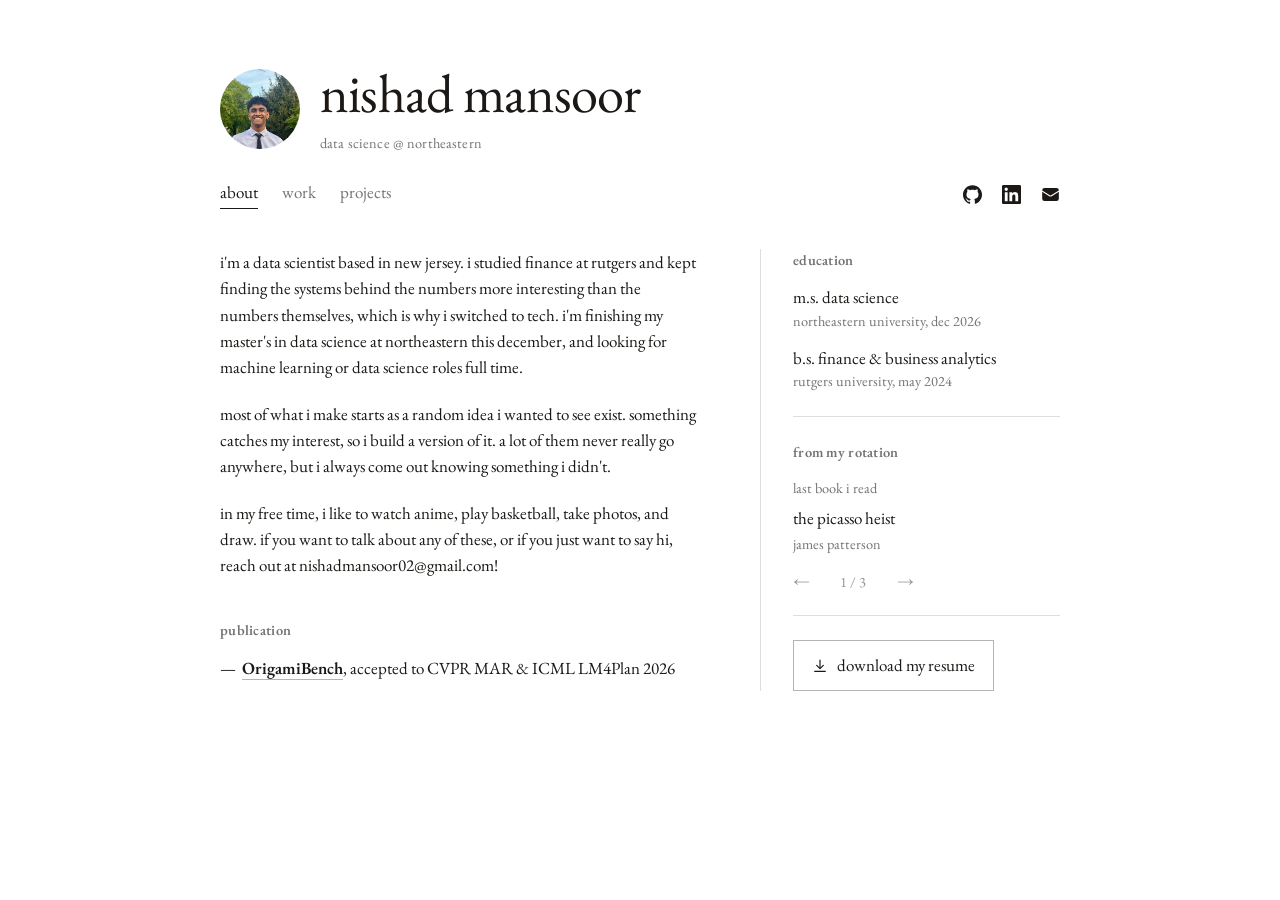
==== about/index.html @ 6d6b0302 "new links Serve each page from its own directory so the URLs are extensionless: / (about), /work/, /" ====
<!DOCTYPE html>
<html lang="en">

<head>
    <meta charset="UTF-8">
    <title>Nishad Mansoor</title>
    <!-- /about/ exists only so the URL works if someone types or shares it.
         The about page itself is the site root, which is the better URL to
         hand out, so this points there rather than duplicating the page. -->
    <link rel="canonical" href="https://nishadmansoor.github.io/">
    <meta name="robots" content="noindex">
    <meta http-equiv="refresh" content="0; url=/">
    <script>location.replace('/');</script>
</head>

<body>
    <p>Redirecting to <a href="/">nishadmansoor.github.io</a>.</p>
</body>

</html>
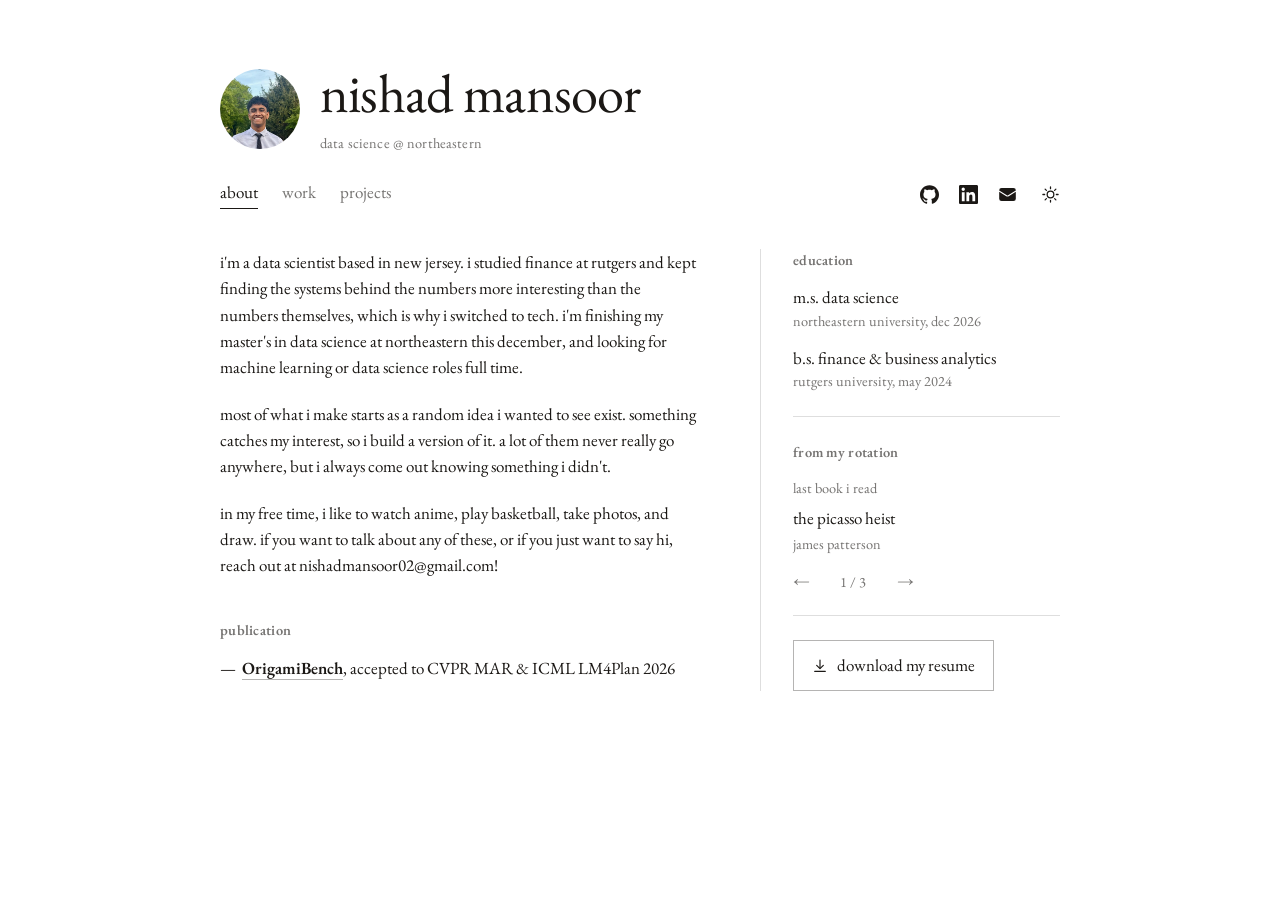
==== commit 6a1c574a: "point the site at nishad.xyz The DNS was already right -- apex A/AAAA records on GitHub's Pages IPs," ====
--- a/about/index.html
+++ b/about/index.html
@@ -7,14 +7,14 @@
     <!-- /about/ exists only so the URL works if someone types or shares it.
          The about page itself is the site root, which is the better URL to
          hand out, so this points there rather than duplicating the page. -->
-    <link rel="canonical" href="https://nishadmansoor.github.io/">
+    <link rel="canonical" href="https://nishad.xyz/">
     <meta name="robots" content="noindex">
     <meta http-equiv="refresh" content="0; url=/">
     <script>location.replace('/');</script>
 </head>
 
 <body>
-    <p>Redirecting to <a href="/">nishadmansoor.github.io</a>.</p>
+    <p>Redirecting to <a href="/">nishad.xyz</a>.</p>
 </body>
 
 </html>
